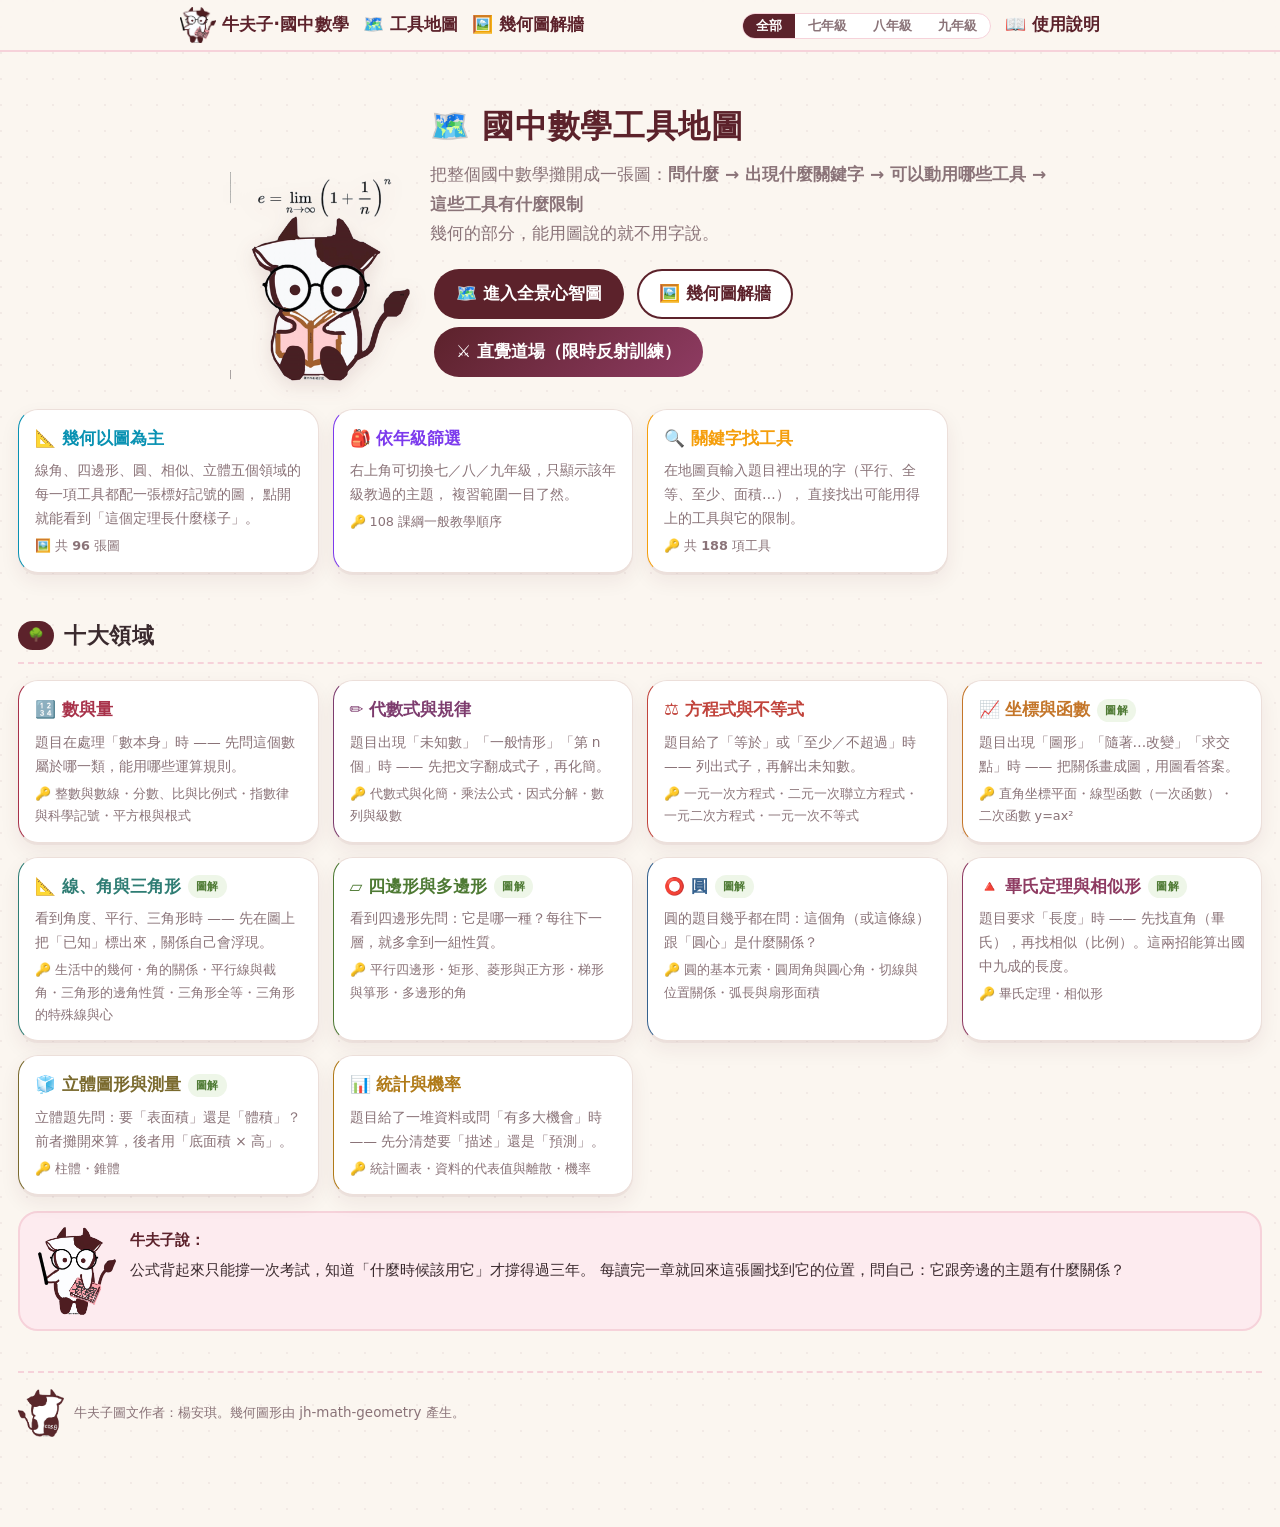
==== index.html @ 8be86d42 "Add files via upload" ====
<!DOCTYPE html>
<html lang="zh-Hant">
<head>
<meta charset="UTF-8">
<meta name="viewport" content="width=device-width, initial-scale=1">
<title>國中數學工具地圖｜知識體系心智圖</title>
<link rel="stylesheet" href="assets/style.css">
<link rel="stylesheet" href="assets/mapstyle.css">
<link rel="stylesheet" href="assets/figstyle.css">
<link rel="stylesheet" href="assets/theme-cow.css">
</head>
<body>
<div class="topbar"><div class="topbar-inner">
  <a class="cow-brand" href="index.html"><img class="cow-logo" src="assets/mascot/web/cow_stand.png" alt="牛夫子"><span class="brand-t">牛夫子‧國中數學</span></a>
  <a href="map.html">🗺️ 工具地圖</a>
  <a href="gallery.html">🖼️ 幾何圖解牆</a>
  <span class="spacer"></span>
  <span id="gradeSwitch"></span>
  <a href="guide.html">📖 使用說明</a>
</div></div>

<div class="wrap-wide">
  <div class="map-hero">
    <div class="hero-row">
      <img class="hero-cow" src="assets/mascot/web/cow_scholar.png" alt="讀書中的牛夫子">
      <div class="hero-text">
        <h1>🗺️ 國中數學工具地圖</h1>
        <p>把整個國中數學攤開成一張圖：<b>問什麼 → 出現什麼關鍵字 → 可以動用哪些工具 → 這些工具有什麼限制</b><br>
        幾何的部分，能用圖說的就不用字說。</p>
        <p style="margin-top:16px">
          <a href="map.html" style="display:inline-block;background:var(--cow-wine);color:#fff;text-decoration:none;
             padding:10px 22px;border-radius:999px;font-weight:700;margin:4px">🗺️ 進入全景心智圖</a>
          <a href="gallery.html" style="display:inline-block;background:#fff;color:var(--cow-wine);text-decoration:none;
             border:2px solid var(--cow-wine);padding:8px 20px;border-radius:999px;font-weight:700;margin:4px">🖼️ 幾何圖解牆</a>
          <a href="reflex.html" style="display:inline-block;background:linear-gradient(135deg,#5c222b,#8e3b62);color:#fff;
             text-decoration:none;padding:10px 22px;border-radius:999px;font-weight:700;margin:4px">⚔️ 直覺道場（限時反射訓練）</a>
        </p>
      </div>
    </div>
  </div>

  <div id="gradeBanner"></div>

  <div class="dom-grid" style="margin-top:22px">
    <div class="dom-card" style="border-left-color:#0891b2;cursor:default">
      <span class="dc-t" style="color:#0891b2">📐 幾何以圖為主</span>
      <span class="dc-a">線角、四邊形、圓、相似、立體五個領域的每一項工具都配一張標好記號的圖，
      點開就能看到「這個定理長什麼樣子」。</span>
      <span class="dc-k">🖼️ 共 <b id="figN">—</b> 張圖</span>
    </div>
    <div class="dom-card" style="border-left-color:#7c3aed;cursor:default">
      <span class="dc-t" style="color:#7c3aed">🎒 依年級篩選</span>
      <span class="dc-a">右上角可切換七／八／九年級，只顯示該年級教過的主題，
      複習範圍一目了然。</span>
      <span class="dc-k">🔑 108 課綱一般教學順序</span>
    </div>
    <div class="dom-card" style="border-left-color:#f59e0b;cursor:default">
      <span class="dc-t" style="color:#f59e0b">🔍 關鍵字找工具</span>
      <span class="dc-a">在地圖頁輸入題目裡出現的字（平行、全等、至少、面積…），
      直接找出可能用得上的工具與它的限制。</span>
      <span class="dc-k">🔑 共 <b id="toolN">—</b> 項工具</span>
    </div>
  </div>

  <h2 class="sec"><span class="tag tag-concept">🌳</span>十大領域</h2>
  <div id="domCards"></div>

  <div class="cow-say">
    <img src="assets/mascot/web/cow_teach.png" alt="拿著指揮棒的牛夫子">
    <div class="say-body">
      <span class="say-t">牛夫子說：</span>
      公式背起來只能撐一次考試，知道「什麼時候該用它」才撐得過三年。
      每讀完一章就回來這張圖找到它的位置，問自己：它跟旁邊的主題有什麼關係？
    </div>
  </div>

  <div class="cow-credit">
    <img src="assets/mascot/web/cow_cos.png" alt="牛夫子的背影">
    <span>牛夫子圖文作者：楊安琪。幾何圖形由 jh-math-geometry 產生。</span>
  </div>
</div>

<script src="data/figs.js"></script>
<script src="data/toolmap.js"></script>
<script src="data/jm-1-number.js"></script>
<script src="data/jm-2-algebra.js"></script>
<script src="data/jm-3-equation.js"></script>
<script src="data/jm-4-function.js"></script>
<script src="data/jm-5-angle.js"></script>
<script src="data/jm-6-quad.js"></script>
<script src="data/jm-7-circle.js"></script>
<script src="data/jm-8-similar.js"></script>
<script src="data/jm-9-solid.js"></script>
<script src="data/jm-10-stat.js"></script>
<script src="assets/jmap.js"></script>
<script>
document.addEventListener("DOMContentLoaded", function () {
  MathMap.mountGradeSwitch("gradeSwitch");
  MathMap.renderGradeBanner("gradeBanner");
  MathMap.renderDomainCards("domCards");
  document.getElementById("figN").textContent = MathMap.figCount();
  document.getElementById("toolN").textContent = MathMap.allTools().length;
});
</script>
</body>
</html>
---- assets/style.css ----
/* 高中數學教學系統 — 共用樣式 */
:root {
  --bg: #f7f8fb;
  --card: #ffffff;
  --ink: #1f2937;
  --ink-soft: #6b7280;
  --line: #e5e7eb;
  --blue: #2563eb;      /* 概念 */
  --blue-soft: #eff6ff;
  --amber: #d97706;     /* 關鍵字破題 */
  --amber-soft: #fffbeb;
  --green: #059669;     /* 例題 */
  --green-soft: #ecfdf5;
  --purple: #7c3aed;    /* 檢核 */
  --purple-soft: #f5f3ff;
  --red: #dc2626;
  --radius: 14px;
  --shadow: 0 1px 3px rgba(0,0,0,.06), 0 4px 14px rgba(0,0,0,.04);
}
* { box-sizing: border-box; }
html { scroll-behavior: smooth; }
body {
  margin: 0; background: var(--bg); color: var(--ink);
  font-family: "Segoe UI", "Microsoft JhengHei", "PingFang TC", system-ui, sans-serif;
  line-height: 1.75; font-size: 17px;
}
.wrap { max-width: 960px; margin: 0 auto; padding: 24px 20px 80px; }

/* ── 頁首導覽 ── */
.topbar {
  position: sticky; top: 0; z-index: 50;
  background: rgba(255,255,255,.92); backdrop-filter: blur(8px);
  border-bottom: 1px solid var(--line);
}
.topbar-inner {
  max-width: 960px; margin: 0 auto; padding: 10px 20px;
  display: flex; align-items: center; gap: 14px; flex-wrap: wrap;
}
.topbar a { color: var(--blue); text-decoration: none; font-weight: 600; }
.topbar a:hover { text-decoration: underline; }
.topbar .crumb { color: var(--ink-soft); font-weight: 400; }
.topbar .spacer { flex: 1; }

/* ── 標題 ── */
h1 { font-size: 1.9rem; margin: 18px 0 4px; }
h1 .ch-num { color: var(--ink-soft); font-size: 1.1rem; font-weight: 600; margin-right: 10px; }
.subtitle { color: var(--ink-soft); margin: 0 0 24px; }
h2.sec {
  display: flex; align-items: center; gap: 10px;
  font-size: 1.35rem; margin: 44px 0 16px; padding-bottom: 8px;
  border-bottom: 2px solid var(--line);
}
h2.sec .tag {
  font-size: .8rem; padding: 3px 10px; border-radius: 999px; color: #fff; font-weight: 700;
}
.tag-concept { background: var(--blue); }
.tag-keyword { background: var(--amber); }
.tag-example { background: var(--green); }
.tag-check   { background: var(--purple); }
h3 { font-size: 1.12rem; margin: 26px 0 10px; }

/* ── 卡片 ── */
.card {
  background: var(--card); border: 1px solid var(--line);
  border-radius: var(--radius); box-shadow: var(--shadow);
  padding: 20px 24px; margin: 16px 0;
}
.card.concept { border-left: 5px solid var(--blue); }
.card.keyword { border-left: 5px solid var(--amber); }
.card.example { border-left: 5px solid var(--green); }
.card.check   { border-left: 5px solid var(--purple); }

/* 重點框 */
.callout {
  border-radius: 10px; padding: 14px 18px; margin: 14px 0;
  border: 1px solid transparent;
}
.callout.idea   { background: var(--blue-soft); border-color: #bfdbfe; }
.callout.warn   { background: #fef2f2; border-color: #fecaca; }
.callout.tip    { background: var(--amber-soft); border-color: #fde68a; }
.callout.formula{ background: var(--green-soft); border-color: #a7f3d0; }
.callout .co-title { font-weight: 700; margin-bottom: 4px; }

/* ── 圖像區 ── */
.fig { text-align: center; margin: 18px auto; }
.fig svg { max-width: 100%; height: auto; }
.fig .caption { font-size: .88rem; color: var(--ink-soft); margin-top: 6px; }
.interactive-box {
  background: #fbfcfe; border: 1.5px dashed #c7d2fe; border-radius: 10px;
  padding: 16px; margin: 16px 0;
}
.interactive-box .ctrl { display: flex; align-items: center; gap: 10px; flex-wrap: wrap; margin: 8px 0; }
.interactive-box label { font-size: .92rem; color: var(--ink-soft); min-width: 90px; }
.interactive-box input[type=range] { flex: 1; min-width: 140px; accent-color: var(--blue); }
.interactive-box .val { font-family: Consolas, monospace; font-weight: 700; color: var(--blue); min-width: 56px; }

/* ── 關鍵字破題表 ── */
table.kw {
  width: 100%; border-collapse: collapse; margin: 12px 0; font-size: .95rem;
  background: var(--card);
}
table.kw th, table.kw td { border: 1px solid var(--line); padding: 9px 12px; text-align: left; vertical-align: top; }
table.kw th { background: var(--amber-soft); color: #92400e; }
table.kw td.kw-key { font-weight: 700; color: var(--amber); white-space: nowrap; }
@media (max-width: 640px){ table.kw td.kw-key { white-space: normal; } }
.kw-scroll { overflow-x: auto; }

/* ── 例題 ── */
.exm { margin: 26px 0; }
.exm .exm-head {
  display: flex; align-items: baseline; gap: 10px; flex-wrap: wrap;
  font-weight: 700; font-size: 1.05rem; color: var(--green);
}
.exm .exm-src { font-size: .82rem; color: var(--ink-soft); font-weight: 400; }
.exm .exm-body { margin: 8px 0 12px; }
.badge {
  display: inline-block; font-size: .78rem; padding: 2px 9px; border-radius: 999px;
  background: var(--green-soft); color: var(--green); border: 1px solid #a7f3d0; font-weight: 600;
}
.badge.beyond { background: #fdf4ff; color: #a21caf; border-color: #f0abfc; }

/* 解法分頁 */
.sol-tabs { display: flex; gap: 8px; flex-wrap: wrap; margin: 10px 0 0; }
.sol-tabs button {
  border: 1.5px solid var(--line); background: #fff; border-radius: 999px;
  padding: 6px 16px; cursor: pointer; font-size: .92rem; font-weight: 600; color: var(--ink-soft);
  font-family: inherit;
}
.sol-tabs button.active { border-color: var(--green); color: var(--green); background: var(--green-soft); }
.sol-panel { display: none; padding: 14px 16px; border: 1px solid var(--line); border-top: none;
  border-radius: 0 0 10px 10px; background: #fcfefd; }
.sol-panel.active { display: block; }
.sol-wrap { margin-top: 10px; border-radius: 10px; }

/* 顯示/隱藏解答 */
.reveal-btn {
  display: inline-block; background: var(--green); color: #fff; border: none;
  padding: 8px 20px; border-radius: 8px; cursor: pointer; font-size: .95rem; font-weight: 700;
  font-family: inherit;
}
.reveal-btn:hover { filter: brightness(1.08); }
.reveal-target { display: none; }
.reveal-target.shown { display: block; }
.think-first {
  font-size: .88rem; color: var(--ink-soft); margin: 6px 0;
}

/* ── 檢核測驗 ── */
.quiz-q { border-top: 1px solid var(--line); padding: 16px 0; }
.quiz-q:first-child { border-top: none; }
.quiz-q .q-text { font-weight: 600; margin-bottom: 10px; }
.quiz-q .q-no { color: var(--purple); font-weight: 800; margin-right: 6px; }
.quiz-opts { display: grid; gap: 8px; }
.quiz-opts label {
  display: flex; gap: 10px; align-items: baseline; padding: 8px 12px;
  border: 1.5px solid var(--line); border-radius: 8px; cursor: pointer; background: #fff;
}
.quiz-opts label:hover { border-color: #c4b5fd; }
.quiz-opts label.sel { border-color: var(--purple); background: var(--purple-soft); }
.quiz-opts label.correct { border-color: var(--green); background: var(--green-soft); }
.quiz-opts label.wrong { border-color: var(--red); background: #fef2f2; }
.quiz-num input {
  font-size: 1rem; padding: 8px 12px; border: 1.5px solid var(--line); border-radius: 8px;
  width: 180px; font-family: Consolas, monospace;
}
.quiz-fb { margin-top: 8px; font-size: .92rem; display: none; }
.quiz-fb.shown { display: block; }
.quiz-fb .fb-ok { color: var(--green); font-weight: 700; }
.quiz-fb .fb-no { color: var(--red); font-weight: 700; }
.quiz-fb .fb-sol { color: var(--ink-soft); }
.quiz-submit {
  background: var(--purple); color: #fff; border: none; border-radius: 10px;
  padding: 12px 28px; font-size: 1.02rem; font-weight: 700; cursor: pointer; margin-top: 14px;
  font-family: inherit;
}
.quiz-submit:hover { filter: brightness(1.08); }
.quiz-result {
  margin-top: 16px; padding: 14px 18px; border-radius: 10px; font-weight: 600; display: none;
}
.quiz-result.pass { display: block; background: var(--green-soft); border: 1px solid #a7f3d0; color: #065f46; }
.quiz-result.fail { display: block; background: #fff7ed; border: 1px solid #fed7aa; color: #9a3412; }

/* ── 首頁 ── */
.hero { text-align: center; padding: 34px 0 10px; }
.hero h1 { font-size: 2.2rem; margin-bottom: 6px; }
.hero p { color: var(--ink-soft); }
.sem-tabs { display: flex; gap: 8px; flex-wrap: wrap; justify-content: center; margin: 22px 0; }
.sem-tabs button {
  border: 1.5px solid var(--line); background: #fff; border-radius: 999px;
  padding: 8px 20px; cursor: pointer; font-weight: 700; font-size: .98rem; color: var(--ink-soft);
  font-family: inherit;
}
.sem-tabs button.active { border-color: var(--blue); color: var(--blue); background: var(--blue-soft); }
.ch-grid { display: grid; grid-template-columns: repeat(auto-fill, minmax(270px, 1fr)); gap: 14px; }
.ch-card {
  background: var(--card); border: 1px solid var(--line); border-radius: var(--radius);
  padding: 16px 18px; box-shadow: var(--shadow); text-decoration: none; color: var(--ink);
  display: flex; flex-direction: column; gap: 6px; transition: transform .12s, box-shadow .12s;
  position: relative;
}
.ch-card:hover { transform: translateY(-2px); box-shadow: 0 4px 18px rgba(0,0,0,.09); }
.ch-card .ch-title { font-weight: 700; font-size: 1.04rem; }
.ch-card .ch-num2 { color: var(--blue); font-weight: 800; font-size: .85rem; }
.ch-card .ch-desc { font-size: .87rem; color: var(--ink-soft); }
.ch-card .ch-status { font-size: .82rem; margin-top: auto; padding-top: 6px; }
.st-mastered { color: var(--green); font-weight: 700; }
.st-partial  { color: var(--amber); font-weight: 700; }
.st-none     { color: var(--ink-soft); }
.sem-progress { margin: 10px 0 18px; font-size: .92rem; color: var(--ink-soft); text-align: center; }
.pbar { height: 8px; background: var(--line); border-radius: 999px; overflow: hidden; max-width: 420px; margin: 6px auto; }
.pbar > div { height: 100%; background: linear-gradient(90deg, var(--blue), var(--green)); border-radius: 999px; }

/* 章節內目錄 */
.toc { display: flex; gap: 8px; flex-wrap: wrap; margin: 14px 0 6px; }
.toc a {
  font-size: .85rem; text-decoration: none; padding: 4px 12px; border-radius: 999px;
  border: 1px solid var(--line); color: var(--ink-soft); background: #fff;
}
.toc a:hover { color: var(--blue); border-color: var(--blue); }

/* 章末導航 */
.ch-nav { display: flex; justify-content: space-between; gap: 12px; margin-top: 40px; flex-wrap: wrap; }
.ch-nav a {
  text-decoration: none; color: var(--blue); font-weight: 700;
  padding: 10px 18px; border: 1.5px solid var(--line); border-radius: 10px; background: #fff;
}
.ch-nav a:hover { border-color: var(--blue); }

/* 長數學式在窄螢幕要自己橫捲，不能撐破頁面 */
.katex-display { overflow-x: auto; overflow-y: hidden; padding: 3px 0; }
.katex-display > .katex { text-align: initial; }

@media print {
  .topbar, .quiz-submit, .reveal-btn, .sol-tabs { display: none; }
  .katex-display { overflow: visible; }
  .reveal-target, .sol-panel { display: block !important; }
  body { background: #fff; }
  .card { box-shadow: none; }
}
---- assets/mapstyle.css ----
/* 高中數學｜工具地圖（心智圖）專用樣式 */

/* 長數學式在窄螢幕要自己橫捲（style.css 也有，這裡重複一次以防舊快取） */
.katex-display { overflow-x: auto; overflow-y: hidden; padding: 3px 0; }
.katex-display > .katex { text-align: initial; }


.map-hero { text-align: center; padding: 26px 0 6px; }
.map-hero h1 { font-size: 2rem; margin: 0 0 6px; }
.map-hero p { color: var(--ink-soft); margin: 0; }

.wrap-wide { max-width: 1280px; margin: 0 auto; padding: 20px 18px 90px; }

/* ── 心智圖畫布 ── */
.mm-shell {
  background: var(--card); border: 1px solid var(--line); border-radius: var(--radius);
  box-shadow: var(--shadow); margin: 18px 0; overflow: hidden;
}
.mm-bar {
  display: flex; align-items: center; gap: 10px; flex-wrap: wrap;
  padding: 10px 14px; border-bottom: 1px solid var(--line); background: #fbfcfe;
  font-size: .9rem; color: var(--ink-soft);
}
.mm-bar .sp { flex: 1; }
.mm-bar button {
  border: 1.5px solid var(--line); background: #fff; border-radius: 8px;
  padding: 4px 12px; cursor: pointer; font-family: inherit; font-weight: 600;
  color: var(--ink-soft); font-size: .88rem;
}
.mm-bar button:hover { border-color: var(--blue); color: var(--blue); }
.mm-scroll { overflow: auto; max-height: 78vh; background:
  radial-gradient(circle at 1px 1px, #e8ecf4 1px, transparent 0) 0 0/22px 22px; }
.mm-scroll svg { display: block; }

.mm-node { cursor: pointer; }
.mm-node rect { transition: filter .12s; }
.mm-node:hover rect { filter: brightness(.97); }
.mm-node text { font-family: "Segoe UI","Microsoft JhengHei","PingFang TC",system-ui,sans-serif; }
.mm-node.leaf text { fill: #374151; }
.mm-link { fill: none; }

/* ── 明細抽屜 ── */
.mm-drawer {
  position: fixed; top: 0; right: 0; height: 100%; width: min(430px, 92vw);
  background: #fff; border-left: 1px solid var(--line); box-shadow: -6px 0 24px rgba(0,0,0,.10);
  transform: translateX(105%); transition: transform .22s ease; z-index: 200;
  display: flex; flex-direction: column;
}
.mm-drawer.open { transform: translateX(0); }
.mm-drawer .dw-head {
  padding: 14px 18px; border-bottom: 1px solid var(--line);
  display: flex; align-items: flex-start; gap: 10px;
}
.mm-drawer .dw-head h3 { margin: 0; font-size: 1.12rem; flex: 1; }
.mm-drawer .dw-head .dw-x {
  border: none; background: #f3f4f6; border-radius: 8px; cursor: pointer;
  width: 30px; height: 30px; font-size: 1rem; color: var(--ink-soft); font-family: inherit;
}
.mm-drawer .dw-body { padding: 16px 18px 40px; overflow-y: auto; }
.dw-sec { margin-bottom: 14px; }
.dw-sec .dw-lab {
  font-size: .78rem; font-weight: 800; letter-spacing: .04em;
  padding: 2px 9px; border-radius: 999px; display: inline-block; margin-bottom: 6px;
}
.lab-f { background: var(--green-soft); color: var(--green); }
.lab-w { background: var(--amber-soft); color: #92400e; }
.lab-l { background: #fef2f2; color: var(--red); }
.lab-t { background: var(--purple-soft); color: var(--purple); }
.lab-x { background: var(--blue-soft); color: var(--blue); }
.dw-sec .dw-txt { font-size: .95rem; }
.dw-formula {
  background: var(--green-soft); border: 1px solid #a7f3d0; border-radius: 10px;
  padding: 10px 14px; overflow-x: auto;
}
.dw-ref a { color: var(--blue); font-weight: 700; text-decoration: none; font-size: .92rem; }
.dw-ref a:hover { text-decoration: underline; }

/* ── 領域卡（總圖下方圖例） ── */
.dom-grid { display: grid; grid-template-columns: repeat(auto-fill, minmax(280px,1fr)); gap: 14px; margin-top: 14px; }
.dom-card {
  background: var(--card); border: 1px solid var(--line); border-left-width: 6px;
  border-radius: var(--radius); padding: 14px 16px; box-shadow: var(--shadow);
  text-decoration: none; color: var(--ink); display: flex; flex-direction: column; gap: 5px;
  transition: transform .12s;
}
.dom-card:hover { transform: translateY(-2px); }
.dom-card .dc-t { font-weight: 800; font-size: 1.05rem; }
.dom-card .dc-a { font-size: .86rem; color: var(--ink-soft); }
.dom-card .dc-k { font-size: .8rem; color: var(--ink-soft); }

/* ── 搜尋 ── */
.kw-search { margin: 18px 0 6px; }
.kw-search input {
  width: 100%; font-size: 1.02rem; padding: 12px 16px; border-radius: 12px;
  border: 1.5px solid var(--line); font-family: inherit; background: #fff;
}
.kw-search input:focus { outline: none; border-color: var(--blue); }
.kw-hint { font-size: .84rem; color: var(--ink-soft); margin: 6px 2px; }
.hit-list { display: grid; gap: 10px; margin-top: 10px; }
.hit {
  background: #fff; border: 1px solid var(--line); border-radius: 10px; padding: 10px 14px;
  cursor: pointer; border-left: 4px solid var(--blue);
}
.hit:hover { background: #fafbff; }
.hit .h-t { font-weight: 700; }
.hit .h-p { font-size: .8rem; color: var(--ink-soft); }
.hit .h-w { font-size: .88rem; color: #92400e; }

/* ── 工具總表 ── */
table.tools { width: 100%; border-collapse: collapse; font-size: .92rem; background: #fff; }
table.tools th, table.tools td { border: 1px solid var(--line); padding: 8px 11px; text-align: left; vertical-align: top; }
table.tools th { background: var(--blue-soft); color: #1e40af; position: sticky; top: 0; }
table.tools td.t-n { font-weight: 700; white-space: nowrap; }
table.tools td.t-l { color: #b91c1c; }
.tbl-scroll { overflow-x: auto; border: 1px solid var(--line); border-radius: var(--radius); }
.topic-h { margin: 30px 0 8px; font-size: 1.15rem; display: flex; align-items: center; gap: 10px; }
.topic-h .th-kw { font-size: .8rem; font-weight: 500; color: var(--ink-soft); }

/* ── 破題流程 ── */
.flow-grid { display: grid; grid-template-columns: repeat(auto-fill, minmax(300px,1fr)); gap: 12px; }
.flow-card { background: #fff; border: 1px solid var(--line); border-radius: 12px; padding: 14px 16px; box-shadow: var(--shadow); }
.flow-card h4 { margin: 0 0 8px; font-size: 1rem; color: var(--blue); }
.flow-card ul { margin: 0; padding-left: 20px; font-size: .92rem; }
.flow-card li { margin: 4px 0; }
.flow-card b { color: var(--amber); }

.legend { display: flex; gap: 12px; flex-wrap: wrap; font-size: .84rem; color: var(--ink-soft); margin: 8px 0; }
.legend span { display: inline-flex; align-items: center; gap: 5px; }
.legend i { width: 14px; height: 14px; border-radius: 4px; display: inline-block; }

/* ── 跨章決策流程圖 ── */
.cx-tabs { display: flex; gap: 8px; flex-wrap: wrap; margin: 18px 0 10px; }
.cx-tabs button {
  border: 1.5px solid var(--line); background: #fff; border-radius: 999px;
  padding: 7px 16px; cursor: pointer; font-weight: 700; font-size: .93rem;
  color: var(--ink-soft); font-family: inherit;
}
.cx-tabs button:hover { border-color: #cbd5e1; }
.cx-tabs button.active { color: #fff; }
.cx-lead {
  background: #fff; border: 1px solid var(--line); border-left-width: 6px;
  border-radius: var(--radius); padding: 14px 18px; box-shadow: var(--shadow); margin: 6px 0 12px;
}
.cx-lead h2 { margin: 0 0 6px; font-size: 1.3rem; }
.cx-lead p { margin: 0; color: var(--ink-soft); }
.cx-kw { display: flex; gap: 7px; flex-wrap: wrap; margin: 10px 0 0; }
.cx-kw span {
  font-size: .84rem; padding: 3px 11px; border-radius: 999px;
  background: var(--amber-soft); color: #92400e; border: 1px solid #fde68a; font-weight: 600;
}
.fl-node text { font-family: "Segoe UI","Microsoft JhengHei","PingFang TC",system-ui,sans-serif; }
.cx-notes { display: grid; gap: 12px; margin-top: 16px; }
.cx-note {
  background: #fff; border: 1px solid var(--line); border-radius: 12px;
  padding: 14px 18px; box-shadow: var(--shadow);
}
.cx-note h4 { margin: 0 0 6px; font-size: 1rem; }
.cx-note div { font-size: .95rem; }

/* ── 版本切換（完整版 / 學測版） ── */
.ed-sw { display: inline-flex; border: 1.5px solid var(--line); border-radius: 999px; overflow: hidden; background: #fff; }
.ed-sw button {
  border: none; background: transparent; padding: 3px 13px; cursor: pointer;
  font-family: inherit; font-weight: 700; font-size: .84rem; color: var(--ink-soft);
}
.ed-sw button.on { background: var(--purple); color: #fff; }
.ed-banner {
  background: var(--purple-soft); border: 1px solid #ddd6fe; border-left: 6px solid var(--purple);
  border-radius: var(--radius); padding: 14px 18px; margin: 16px 0;
}
.ed-banner .ed-title { font-weight: 700; margin-bottom: 6px; }
.ed-banner summary { cursor: pointer; font-size: .92rem; color: var(--purple); font-weight: 700; }
.ed-banner ul { margin: 10px 0; padding-left: 20px; font-size: .9rem; }
.ed-banner li { margin: 7px 0; }
.ed-banner li span { color: var(--ink-soft); font-size: .86rem; }
.ed-unc { font-size: .86rem; color: var(--ink-soft); margin: 8px 0 0; }
.ed-note {
  font-size: .86rem; color: var(--ink-soft); background: var(--purple-soft);
  border: 1px solid #ddd6fe; border-radius: 10px; padding: 8px 14px; margin: 10px 0;
}

/* ── 清單模式（窄螢幕自動切換，也可手動切） ── */
.mm-scroll.list { max-height: none; overflow: visible; background: none; }
.lv { display: grid; gap: 10px; padding: 14px; }
.lv-item { background: #fff; border: 1px solid var(--line); border-left: 5px solid; border-radius: 12px; }
.lv-item > summary {
  cursor: pointer; padding: 12px 16px; font-weight: 800; font-size: 1.02rem;
  display: flex; justify-content: space-between; gap: 10px; align-items: center; list-style: none;
}
.lv-item > summary::-webkit-details-marker { display: none; }
.lv-item > summary::after { content: "▾"; color: var(--ink-soft); font-size: .9rem; }
.lv-item[open] > summary::after { content: "▴"; }
.lv-n { font-size: .78rem; color: var(--ink-soft); font-weight: 600; white-space: nowrap; }
.lv-body { padding: 0 16px 14px; }
.lv-ask { font-size: .9rem; color: var(--ink-soft); margin: 0 0 10px; }
.lv-chip {
  display: inline-block; margin: 0 6px 6px 0; padding: 5px 12px; border: 1px solid var(--line);
  border-radius: 999px; text-decoration: none; color: var(--ink); font-size: .9rem; background: #fafbfd;
}
.lv-chip:hover { border-color: #94a3b8; }
.lv-go { display: inline-block; margin-top: 8px; font-weight: 700; text-decoration: none; font-size: .92rem; }
.lv-tool {
  display: block; width: 100%; text-align: left; background: #fff; border: 1px solid var(--line);
  border-left: 4px solid #cbd5e1; border-radius: 8px; padding: 9px 12px; margin: 0 0 8px;
  cursor: pointer; font-family: inherit; font-size: .95rem; color: var(--ink);
}
.lv-tool:hover { background: #f8fafc; }
.lv-tool b { display: block; }
.lv-tool span { display: block; font-size: .84rem; color: #92400e; margin-top: 2px; }

.fl-list { padding: 14px; }
.fl-q { border: 1.5px solid var(--line); border-radius: 10px; padding: 10px 14px; font-weight: 800; margin: 0 0 10px; }
.fl-q.sub { background: #f1f5f9; color: #334155; }
.fl-br { border-left: 3px solid var(--line); margin: 0 0 8px 6px; padding-left: 12px; }
.fl-br > summary { cursor: pointer; font-weight: 700; padding: 7px 0; font-size: .95rem; }
.fl-in { padding: 4px 0 8px; }
.fl-leaf { background: #fff; border: 1px solid var(--line); border-radius: 9px; padding: 9px 13px; margin: 0 0 8px; }
.fl-leaf.warn { background: #fef2f2; border-color: #fecaca; }
.fl-leaf b { display: block; font-size: .98rem; }
.fl-on {
  display: inline-block; color: #fff; font-size: .75rem; font-weight: 700;
  padding: 2px 9px; border-radius: 999px; margin-bottom: 5px;
}
.fl-leaf.warn .fl-on { background: #dc2626 !important; }
.fl-note { display: block; font-size: .85rem; color: var(--ink-soft); margin-top: 3px; }

/* ── 手機：工具總表改成卡片 ── */
@media (max-width: 720px) {
  .map-hero h1 { font-size: 1.55rem; }
  .tbl-scroll { border: none; border-radius: 0; }
  table.tools thead { display: none; }
  table.tools, table.tools tbody, table.tools tr, table.tools td { display: block; width: 100%; }
  table.tools tr {
    border: 1px solid var(--line); border-radius: 10px; margin-bottom: 10px;
    padding: 6px 2px; background: #fff;
  }
  table.tools td { border: none; padding: 5px 12px; }
  table.tools td::before {
    content: attr(data-l); display: block; font-size: .72rem; font-weight: 800;
    color: var(--ink-soft); letter-spacing: .04em;
  }
  table.tools td.t-n { font-size: 1.02rem; white-space: normal; }
  .mm-drawer { width: 100vw; }
}

@media print {
  .topbar, .mm-bar, .kw-search, .mm-drawer, .cx-tabs { display: none; }
  .mm-scroll { max-height: none; overflow: visible; background: none; }
}
---- assets/figstyle.css ----
/* 國中版追加樣式：幾何圖卡、縮圖、年級標籤
 * （style.css 與 mapstyle.css 沿用高中版，這裡只加國中版多出來的東西） */

/* ── 定義欄 ──
 * 幾何圖形一律「先定義、再性質」：定義排在圖的下面、性質的上面。 */
.dw-def {
  background: #fff; border: 1.5px dashed var(--line); border-radius: 12px;
  padding: 9px 14px; font-size: .96rem; font-weight: 600;
}
.fig-card .fc-d { font-size: .82rem; color: #475569; }
table.tools td .t-def {
  display: block; font-size: .86rem; font-weight: 600; color: #475569;
  margin-bottom: 4px;
}

/* ── 公式框 ──
 * 公式是每張工具卡最主要的東西，要一眼看完，所以過長的公式一律在資料裡用
 * \begin{gathered}…\\…\end{gathered} 拆成多行往下長，而不是靠左右捲動。
 * 新增或修改公式後，用 python _figs/wrap_formulas.py --check 確認沒有過寬的行。 */
/* 條列的性質用 \begin{aligned} 各行靠左，整塊也靠左，才有一致的左緣 */
.dw-formula .katex-display { margin: .25em 0; text-align: left; }
.dw-formula .katex-display > .katex { text-align: left; }
.dw-formula .katex-display + .katex-display { margin-top: .1em; }
table.tools td .katex-display { margin: .2em 0; text-align: left; }
table.tools td .katex-display > .katex { text-align: left; }

/* ── 圖的通用容器 ── */
.fig { display: flex; justify-content: center; align-items: center; }
.fig svg, .fig-card svg, .lv-thumb svg, .hit-thumb svg, table.tools td.t-fig svg {
  max-width: 100%; height: auto; display: block;
}
.fig.fig-lg {
  background: #fff; border: 1px solid var(--line); border-radius: 12px;
  padding: 8px; margin-bottom: 4px;
}
.fig.fig-lg svg { width: 100%; max-width: 380px; }

/* ── 圖卡格線（分支頁的幾何領域、圖解牆） ── */
.fig-grid {
  display: grid; grid-template-columns: repeat(auto-fill, minmax(250px, 1fr));
  gap: 14px; margin: 12px 0 26px;
}
.fig-grid.tight { grid-template-columns: repeat(auto-fill, minmax(215px, 1fr)); gap: 12px; }

.fig-card {
  display: flex; flex-direction: column; gap: 6px; text-align: left;
  background: var(--card); border: 1px solid var(--line); border-radius: 14px;
  padding: 10px 12px 12px; box-shadow: var(--shadow); cursor: pointer;
  font-family: inherit; color: var(--ink); transition: transform .12s, border-color .12s;
}
.fig-card:hover { transform: translateY(-2px); border-color: #94a3b8; }
.fig-card .fc-fig {
  display: flex; align-items: center; justify-content: center;
  background: #fff; border: 1px solid #eef2f7; border-radius: 10px; padding: 4px;
  min-height: 128px;
}
.fig-card .fc-fig svg { max-height: 230px; }

/* 寬型的圖（多格並排說明）橫跨兩欄，才不會縮到看不清楚 */
.fig-card.wide { grid-column: span 2; }
.fig-card.wide .fc-fig { min-height: 170px; }
.fig-card.wide .fc-fig svg { max-height: 300px; }
.fig-card .fc-nofig { color: #cbd5e1; font-size: .85rem; }
.fig-card .fc-n { font-weight: 800; font-size: .98rem; }
.fig-card .fc-w { font-size: .84rem; color: #92400e; }
.fig-card .fc-l { font-size: .82rem; color: #b91c1c; }

/* ── 清單模式／搜尋結果的小縮圖 ── */
.lv-tool { display: flex; flex-direction: column; }
.lv-tool .lv-thumb {
  display: block; width: 108px; float: right; margin: 0 0 4px 10px;
}
.hit { display: flex; gap: 12px; align-items: flex-start; }
.hit .hit-thumb { flex: 0 0 96px; }
.hit .hit-main { display: flex; flex-direction: column; gap: 2px; min-width: 0; }

/* ── 工具總表的「圖」欄 ── */
table.tools td.t-fig { width: 150px; }
table.tools td.t-fig svg { width: 100%; }

/* ── 年級／幾何標籤 ── */
.g-chip, .geo-chip {
  display: inline-block; font-size: .7rem; font-weight: 800; letter-spacing: .03em;
  padding: 2px 8px; border-radius: 999px; margin-left: 7px; vertical-align: middle;
}
.g-chip { background: var(--purple-soft); color: var(--purple); }
.geo-chip { background: var(--green-soft); color: var(--green); }

/* ── 圖解牆的錨點導覽 ── */
.gal-nav { display: flex; flex-wrap: wrap; gap: 8px; margin: 14px 0 4px; }
.gal-nav a {
  text-decoration: none; font-weight: 700; font-size: .9rem; padding: 6px 14px;
  border: 1.5px solid var(--line); border-radius: 999px; background: #fff; color: var(--ink);
}
.gal-nav a:hover { border-color: #94a3b8; }

@media (max-width: 720px) {
  /* 手機的抽屜滿版但內距吃掉不少寬度，公式又不能橫向捲，所以把內距收窄 */
  .mm-drawer .dw-body { padding: 14px 12px 40px; }
  .dw-formula { padding: 10px 10px; }
  .fig-grid, .fig-grid.tight { grid-template-columns: repeat(auto-fill, minmax(160px, 1fr)); }
  .fig-card .fc-fig { min-height: 96px; }
  .fig-card.wide { grid-column: 1 / -1; }   /* 手機一欄，寬圖直接佔滿 */
  table.tools td.t-fig { width: auto; }
  table.tools td.t-fig svg { max-width: 240px; }
  .hit .hit-thumb { flex: 0 0 72px; }
}

@media print {
  .fig-card { break-inside: avoid; box-shadow: none; }
  .gal-nav { display: none; }
}
---- assets/theme-cow.css ----
/* 牛夫子主題（最後載入，覆寫 style.css / mapstyle.css / figstyle.css）
 *
 * 色票取自楊安琪筆下的牛夫子：斑塊的深酒紅、數學課本的粉紅、圓框眼鏡的黑、紙張的米白。
 * 只改「外觀」不改結構，所以把它拿掉整份地圖仍然能用。 */

:root {
  /* ── 牛夫子原色 ── */
  --cow-wine: #5c222b;        /* 身上的斑塊、輪廓 */
  --cow-wine-d: #3f161d;      /* 更深，用在根節點與深色底 */
  --cow-wine-l: #8a4450;
  --cow-pink: #f7a8b8;        /* 數學課本 */
  --cow-pink-soft: #fdebef;
  --cow-pink-line: #f6d2da;
  --cow-ink: #1a1a1a;         /* 眼鏡 */
  --cow-cream: #fbf6f0;       /* 紙張 */
  --cow-tan: #c98a47;         /* 書本封面 */

  /* ── 覆寫共用色票 ── */
  --bg: #fbf6f0;
  --card: #ffffff;
  --ink: #3a2a2e;
  --ink-soft: #8a7378;
  --line: #ecdfda;
  --blue: #7a2e3c;            /* 原「概念藍」→ 酒紅 */
  --blue-soft: #fceff1;
  --amber: #c97b2c;
  --amber-soft: #fff6ea;
  --green: #4e7a34;
  --green-soft: #f1f7ea;
  --purple: #8e3b62;
  --purple-soft: #fbeff5;
  --red: #b03a55;
  --radius: 20px;
  --shadow: 0 2px 0 rgba(92, 34, 43, .05), 0 8px 20px rgba(92, 34, 43, .07);
}

/* 米白紙感：極淡的圓點，像方格筆記本翻面 */
body {
  background-color: var(--cow-cream);
  background-image: radial-gradient(circle at 1px 1px, rgba(92, 34, 43, .055) 1px, transparent 0);
  background-size: 26px 26px;
}

/* ── 頁首：牛夫子當 logo ── */
.topbar {
  background: rgba(251, 246, 240, .93);
  border-bottom: 2px solid var(--cow-pink-line);
}
.topbar a { color: var(--cow-wine); }
.topbar .crumb { color: var(--ink-soft); }
.cow-logo {
  height: 36px; width: auto; margin: -6px 4px -6px 0; vertical-align: middle;
  flex: 0 0 auto;
}
.cow-brand {
  display: inline-flex; align-items: center; gap: 2px;
  font-weight: 800; color: var(--cow-wine); text-decoration: none; letter-spacing: .02em;
}
.cow-brand:hover { text-decoration: none; }

/* ── 標題 ── */
h1, h2.sec, h3 { letter-spacing: .02em; }
h2.sec { border-bottom: 2px dashed var(--cow-pink-line); }
h2.sec .tag { border-radius: 999px; }
.tag-concept { background: var(--cow-wine); }
.map-hero h1 { color: var(--cow-wine); }

/* ── 卡片：加粗描邊 + 圓角，像貼紙 ── */
.card, .flow-card, .dom-card, .fig-card, .mm-shell, .lv-item, .cx-note, .hit,
.tbl-scroll, .ed-banner {
  border-width: 1.5px; border-radius: var(--radius);
}
.card.concept { border-left: 6px solid var(--cow-wine); }
.flow-card h4 { color: var(--cow-wine); }
.flow-card b { color: var(--amber); }

/* ── 首頁 hero：牛夫子站旁邊 ── */
.map-hero, .hero { position: relative; }
.hero-cow {
  display: block; margin: 6px auto -2px; width: min(220px, 46vw); height: auto;
  filter: drop-shadow(0 6px 10px rgba(92, 34, 43, .12));
}
.hero-row {
  display: flex; align-items: flex-end; justify-content: center; gap: 20px; flex-wrap: wrap;
  text-align: left;
}
.hero-row .hero-cow { margin: 0; width: min(180px, 38vw); }
.hero-row .hero-text { max-width: 620px; }

/* ── 牛夫子說（提示框） ── */
.cow-say {
  display: flex; align-items: flex-start; gap: 14px;
  background: var(--cow-pink-soft); border: 2px solid var(--cow-pink-line);
  border-radius: var(--radius); padding: 14px 18px; margin: 16px 0;
}
.cow-say > img { flex: 0 0 78px; width: 78px; height: auto; }
.cow-say .say-body { flex: 1; min-width: 0; font-size: .96rem; }
.cow-say .say-t {
  font-weight: 800; color: var(--cow-wine); margin-bottom: 3px; display: block;
}

/* ── 空狀態：疑問牛 ── */
.cow-empty {
  display: flex; flex-direction: column; align-items: center; gap: 6px;
  padding: 26px 10px; color: var(--ink-soft); text-align: center;
}
.cow-empty img { width: 132px; height: auto; opacity: .95; }

/* 抽屜「常見錯誤」旁的牛夫子 */
.dw-sec .cow-mini {
  width: 40px; height: auto; float: right; margin: -6px 0 4px 8px;
}

/* ── 按鈕／膠囊 ── */
.mm-bar button, .cx-tabs button, .gal-nav a, .lv-chip {
  border-radius: 999px; border-width: 1.5px;
}
.mm-bar button:hover, .gal-nav a:hover { border-color: var(--cow-wine); color: var(--cow-wine); }
.ed-sw { border: 1.5px solid var(--cow-pink-line); background: #fff; }
.ed-sw button.on { background: var(--cow-wine); color: #fff; }

/* ── 心智圖畫布：換成米白格點 ── */
.mm-scroll {
  background: radial-gradient(circle at 1px 1px, #ecdcd6 1px, transparent 0) 0 0/22px 22px;
}
.mm-bar { background: #fdf8f4; }

/* ── 圖卡：底色改成米白，讓透明底的幾何圖融進去 ── */
.fig-card { background: #fffdfb; }
.fig-card .fc-fig { background: #fff; border: 1.5px solid #f4e9e6; border-radius: 14px; }
.fig-card:hover { border-color: var(--cow-pink); }
.fig-card .fc-w { color: #a85b1e; }
.fig-card .fc-l { color: var(--red); }
.fig.fig-lg { border: 1.5px solid #f4e9e6; border-radius: 16px; background: #fff; }

/* ── 表格 ── */
table.tools th { background: var(--cow-pink-soft); color: var(--cow-wine); }
table.tools td.t-l { color: var(--red); }

/* ── 年級／幾何標籤 ── */
.g-chip { background: var(--cow-pink-soft); color: var(--cow-wine); }
.geo-chip { background: #eef6e8; color: var(--green); }

/* ── 抽屜 ── */
.mm-drawer { border-left: 2px solid var(--cow-pink-line); }
.mm-drawer .dw-head { border-bottom: 2px dashed var(--cow-pink-line); }
.mm-drawer .dw-head h3 { color: var(--cow-wine); }
.dw-formula { background: var(--cow-pink-soft); border: 1.5px solid var(--cow-pink-line); }
.lab-f { background: var(--cow-pink-soft); color: var(--cow-wine); }
.lab-d { background: #eef6e8; color: var(--green); }
.dw-def { border-color: #cfe3c2; color: #33531f; }

/* ── 頁尾署名 ── */
.cow-credit {
  margin: 40px 0 0; padding-top: 16px; border-top: 2px dashed var(--cow-pink-line);
  font-size: .84rem; color: var(--ink-soft); display: flex; align-items: center; gap: 10px;
}
.cow-credit img { width: 46px; height: auto; }

@media (max-width: 720px) {
  .hero-row { justify-content: center; text-align: center; }
  .cow-say > img { flex: 0 0 58px; width: 58px; }
}

/* 手機：頁首只留牛頭與圖示，否則置頂列會吃掉四分之一個螢幕 */
@media (max-width: 620px) {
  .topbar-inner { gap: 10px; padding: 7px 14px; font-size: .93rem; }
  .cow-brand .brand-t, .topbar .crumb { display: none; }
  .cow-logo { height: 30px; margin: -4px 0; }
  .ed-sw button { padding: 3px 9px; font-size: .78rem; }
}

@media print {
  body { background: #fff; }
  .hero-cow, .cow-say > img, .cow-empty img, .dw-sec .cow-mini, .cow-credit img { display: none; }
}
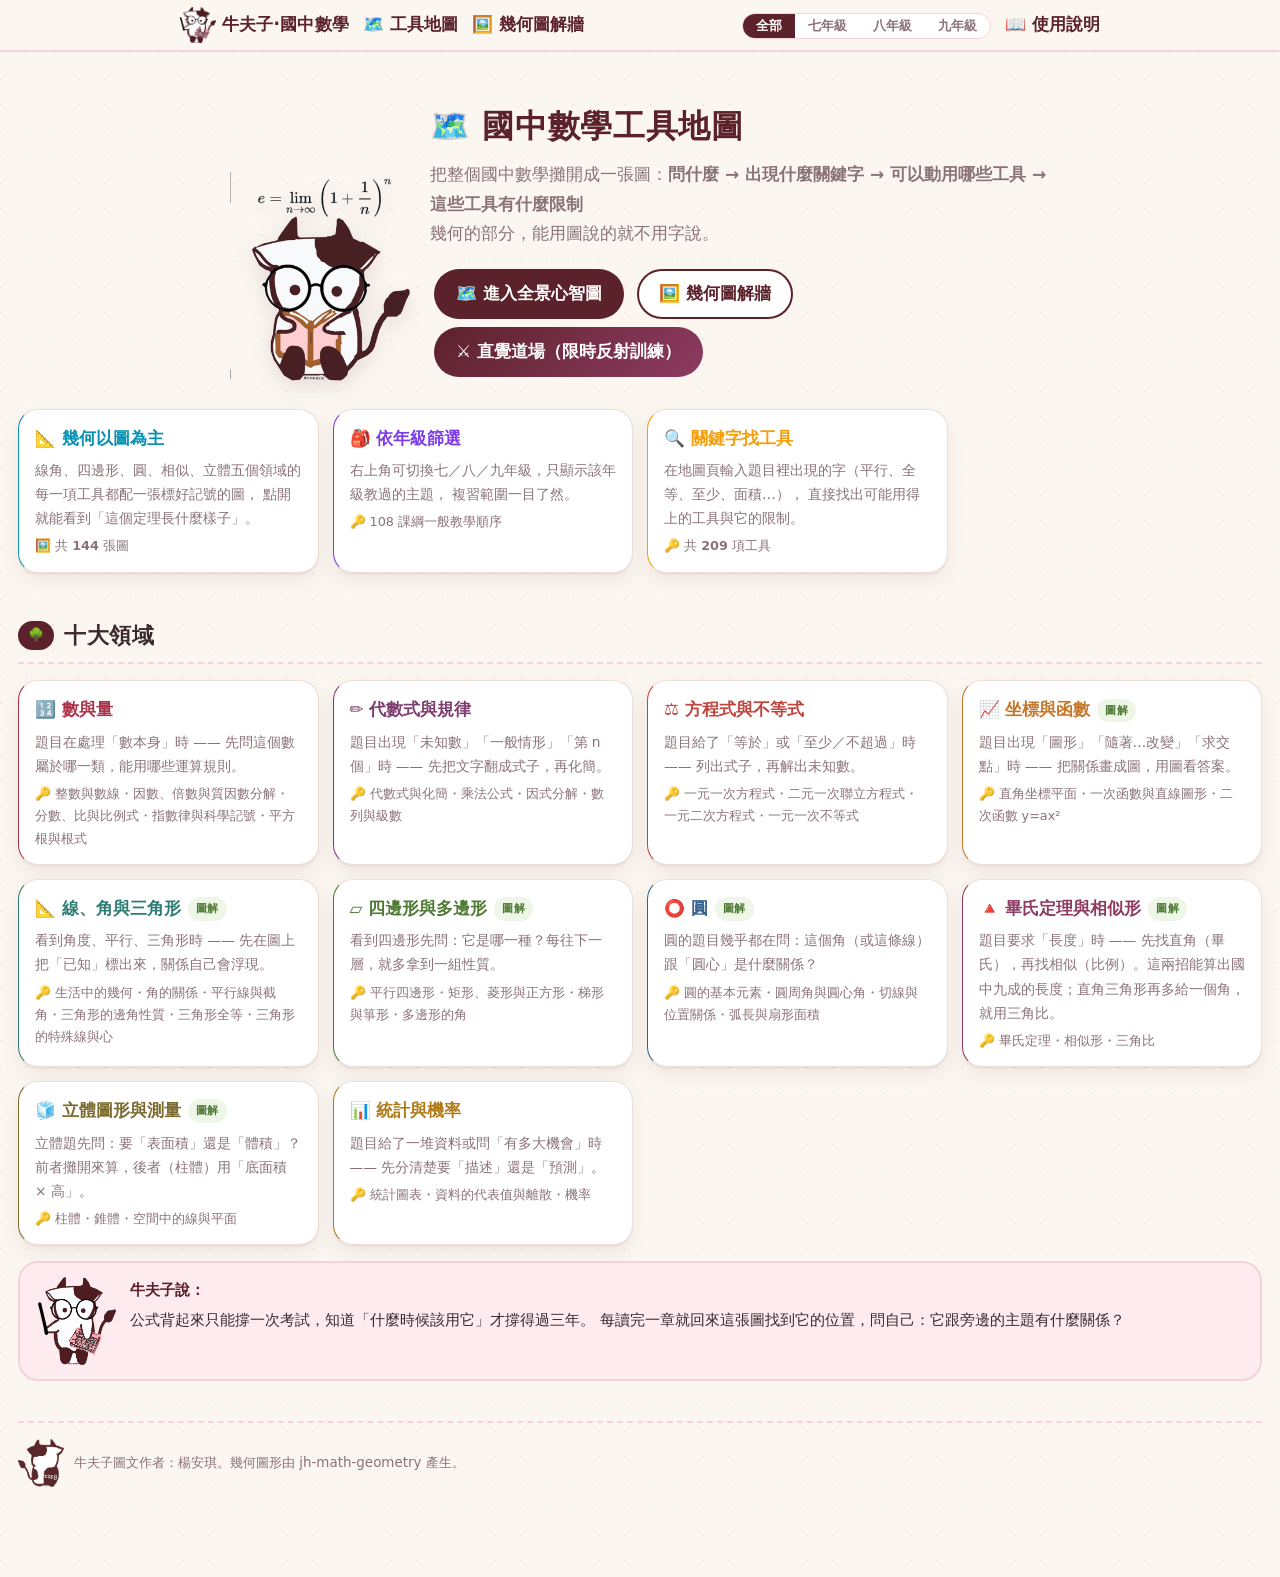
==== commit 786e3a5d: "從錯題本連過來時顯示「← 回錯題本」按鈕（assets/wb-back.js） Co-Authored-By: Claude Opus 5.5 <noreply@anthropic.com>" ====
--- a/index.html
+++ b/index.html
@@ -102,5 +102,6 @@
   document.getElementById("toolN").textContent = MathMap.allTools().length;
 });
 </script>
+<script src="assets/wb-back.js"></script>
 </body>
 </html>
--- a/assets/figstyle.css
+++ b/assets/figstyle.css
@@ -26,7 +26,9 @@
 
 /* ── 圖的通用容器 ── */
 .fig { display: flex; justify-content: center; align-items: center; }
-.fig svg, .fig-card svg, .lv-thumb svg, .hit-thumb svg, table.tools td.t-fig svg {
+/* 只能選到「幾何圖」那個 svg（直接子元素）。KaTeX 的根號、長箭頭本身也是小 svg，
+   如果寫成 .fig-card svg 會連它們一起套上 height:auto / display:block，根號就不見了。 */
+.fig > svg, .fig-card .fc-fig > svg, .lv-thumb > svg, .hit-thumb > svg, table.tools td.t-fig > svg {
   max-width: 100%; height: auto; display: block;
 }
 .fig.fig-lg {
@@ -110,3 +112,10 @@
   .fig-card { break-inside: avoid; box-shadow: none; }
   .gal-nav { display: none; }
 }
+
+/* 「補充」標籤：超出 108 課綱國中範圍、但仍保留的內容 */
+.ext-chip{display:inline-block;margin-left:6px;padding:1px 7px;border-radius:999px;
+  font-size:11px;font-weight:700;line-height:1.5;vertical-align:middle;white-space:nowrap;
+  color:#8a5a12;background:#fdf0d2;border:1px solid #e8c77e}
+.dw-lab.lab-ext{color:#8a5a12;background:#fdf0d2}
+@media print{.ext-chip{border-color:#999;color:#333;background:none}}
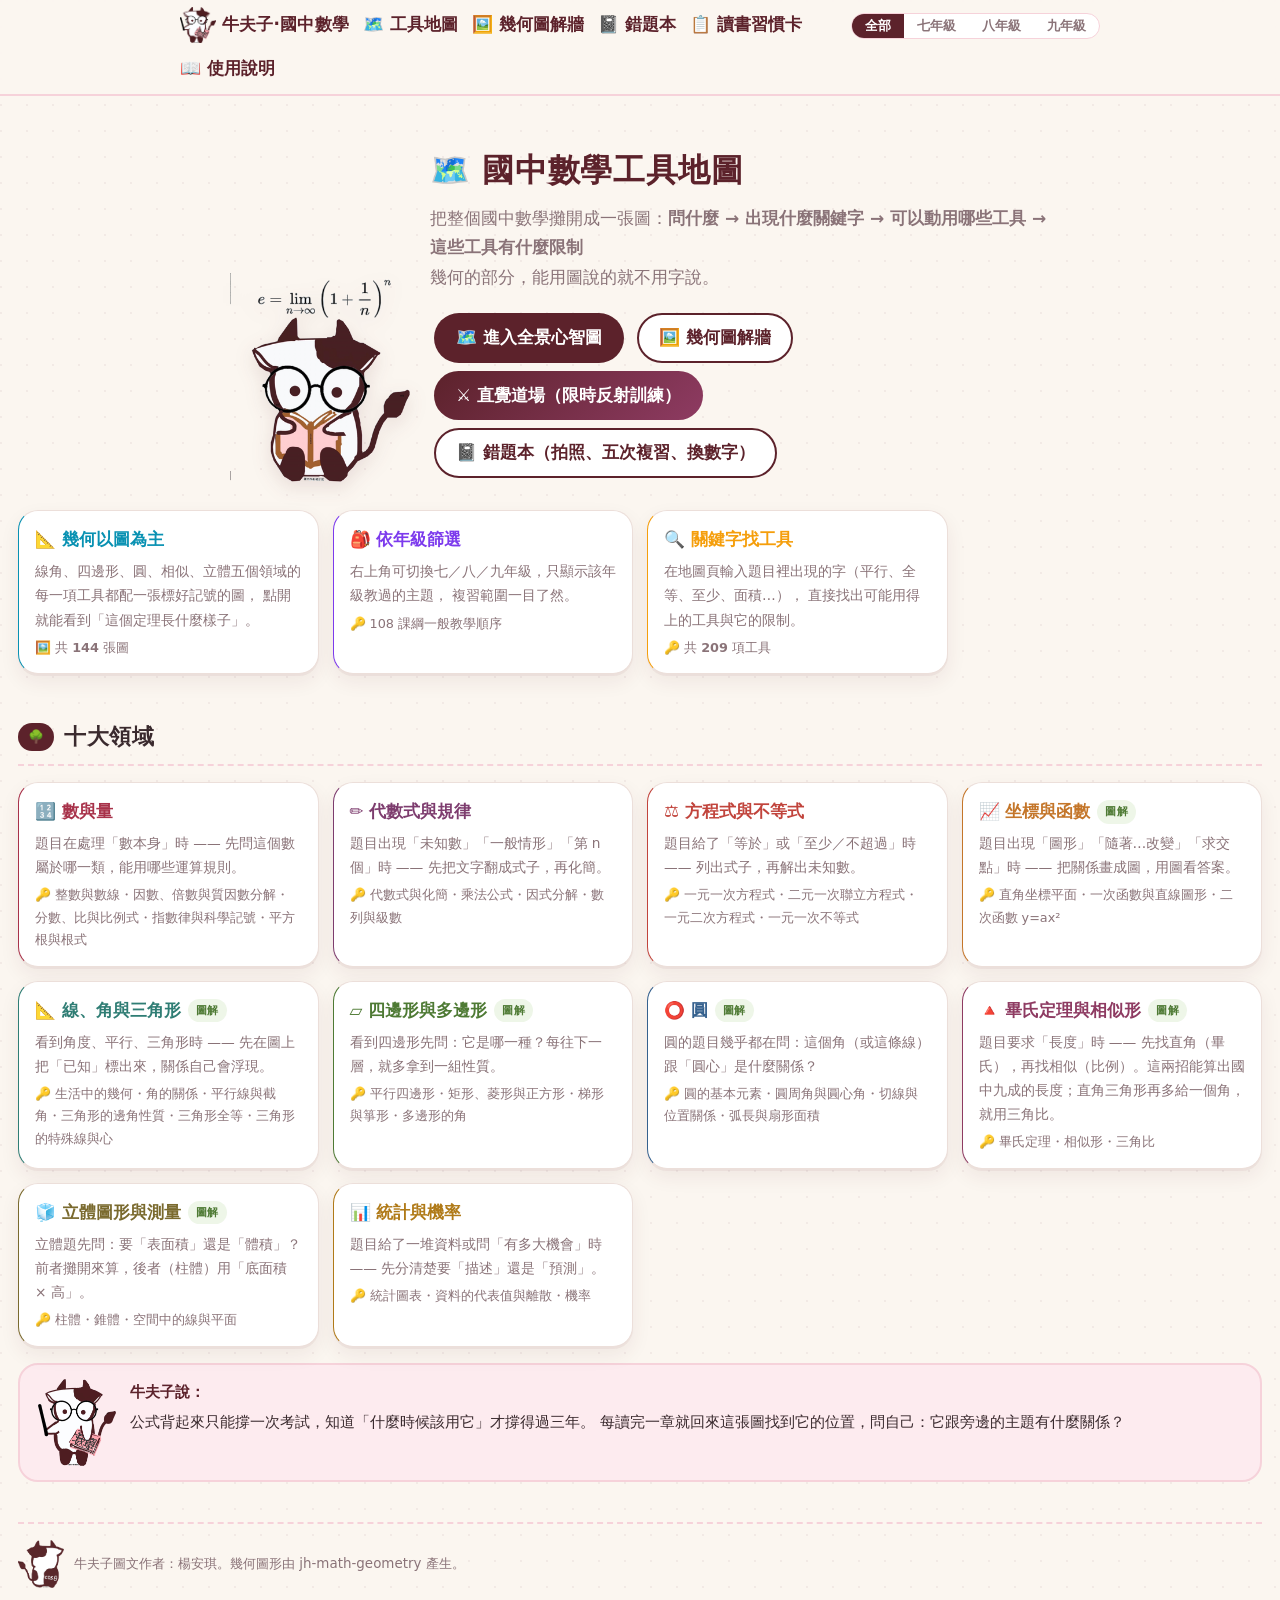
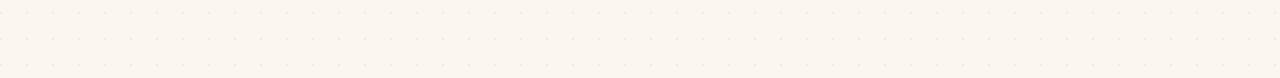
==== commit 4418ae4c: "首頁加上錯題本與讀書習慣卡連結（和高中版對齊） Co-Authored-By: Claude Opus 5.5 <noreply@anthropic.com>" ====
--- a/index.html
+++ b/index.html
@@ -1,107 +1,111 @@
-<!DOCTYPE html>
-<html lang="zh-Hant">
-<head>
-<meta charset="UTF-8">
-<meta name="viewport" content="width=device-width, initial-scale=1">
-<title>國中數學工具地圖｜知識體系心智圖</title>
-<link rel="stylesheet" href="assets/style.css">
-<link rel="stylesheet" href="assets/mapstyle.css">
-<link rel="stylesheet" href="assets/figstyle.css">
-<link rel="stylesheet" href="assets/theme-cow.css">
-</head>
-<body>
-<div class="topbar"><div class="topbar-inner">
-  <a class="cow-brand" href="index.html"><img class="cow-logo" src="assets/mascot/web/cow_stand.png" alt="牛夫子"><span class="brand-t">牛夫子‧國中數學</span></a>
-  <a href="map.html">🗺️ 工具地圖</a>
-  <a href="gallery.html">🖼️ 幾何圖解牆</a>
-  <span class="spacer"></span>
-  <span id="gradeSwitch"></span>
-  <a href="guide.html">📖 使用說明</a>
-</div></div>
-
-<div class="wrap-wide">
-  <div class="map-hero">
-    <div class="hero-row">
-      <img class="hero-cow" src="assets/mascot/web/cow_scholar.png" alt="讀書中的牛夫子">
-      <div class="hero-text">
-        <h1>🗺️ 國中數學工具地圖</h1>
-        <p>把整個國中數學攤開成一張圖：<b>問什麼 → 出現什麼關鍵字 → 可以動用哪些工具 → 這些工具有什麼限制</b><br>
-        幾何的部分，能用圖說的就不用字說。</p>
-        <p style="margin-top:16px">
-          <a href="map.html" style="display:inline-block;background:var(--cow-wine);color:#fff;text-decoration:none;
-             padding:10px 22px;border-radius:999px;font-weight:700;margin:4px">🗺️ 進入全景心智圖</a>
-          <a href="gallery.html" style="display:inline-block;background:#fff;color:var(--cow-wine);text-decoration:none;
-             border:2px solid var(--cow-wine);padding:8px 20px;border-radius:999px;font-weight:700;margin:4px">🖼️ 幾何圖解牆</a>
-          <a href="reflex.html" style="display:inline-block;background:linear-gradient(135deg,#5c222b,#8e3b62);color:#fff;
-             text-decoration:none;padding:10px 22px;border-radius:999px;font-weight:700;margin:4px">⚔️ 直覺道場（限時反射訓練）</a>
-        </p>
-      </div>
-    </div>
-  </div>
-
-  <div id="gradeBanner"></div>
-
-  <div class="dom-grid" style="margin-top:22px">
-    <div class="dom-card" style="border-left-color:#0891b2;cursor:default">
-      <span class="dc-t" style="color:#0891b2">📐 幾何以圖為主</span>
-      <span class="dc-a">線角、四邊形、圓、相似、立體五個領域的每一項工具都配一張標好記號的圖，
-      點開就能看到「這個定理長什麼樣子」。</span>
-      <span class="dc-k">🖼️ 共 <b id="figN">—</b> 張圖</span>
-    </div>
-    <div class="dom-card" style="border-left-color:#7c3aed;cursor:default">
-      <span class="dc-t" style="color:#7c3aed">🎒 依年級篩選</span>
-      <span class="dc-a">右上角可切換七／八／九年級，只顯示該年級教過的主題，
-      複習範圍一目了然。</span>
-      <span class="dc-k">🔑 108 課綱一般教學順序</span>
-    </div>
-    <div class="dom-card" style="border-left-color:#f59e0b;cursor:default">
-      <span class="dc-t" style="color:#f59e0b">🔍 關鍵字找工具</span>
-      <span class="dc-a">在地圖頁輸入題目裡出現的字（平行、全等、至少、面積…），
-      直接找出可能用得上的工具與它的限制。</span>
-      <span class="dc-k">🔑 共 <b id="toolN">—</b> 項工具</span>
-    </div>
-  </div>
-
-  <h2 class="sec"><span class="tag tag-concept">🌳</span>十大領域</h2>
-  <div id="domCards"></div>
-
-  <div class="cow-say">
-    <img src="assets/mascot/web/cow_teach.png" alt="拿著指揮棒的牛夫子">
-    <div class="say-body">
-      <span class="say-t">牛夫子說：</span>
-      公式背起來只能撐一次考試，知道「什麼時候該用它」才撐得過三年。
-      每讀完一章就回來這張圖找到它的位置，問自己：它跟旁邊的主題有什麼關係？
-    </div>
-  </div>
-
-  <div class="cow-credit">
-    <img src="assets/mascot/web/cow_cos.png" alt="牛夫子的背影">
-    <span>牛夫子圖文作者：楊安琪。幾何圖形由 jh-math-geometry 產生。</span>
-  </div>
-</div>
-
-<script src="data/figs.js"></script>
-<script src="data/toolmap.js"></script>
-<script src="data/jm-1-number.js"></script>
-<script src="data/jm-2-algebra.js"></script>
-<script src="data/jm-3-equation.js"></script>
-<script src="data/jm-4-function.js"></script>
-<script src="data/jm-5-angle.js"></script>
-<script src="data/jm-6-quad.js"></script>
-<script src="data/jm-7-circle.js"></script>
-<script src="data/jm-8-similar.js"></script>
-<script src="data/jm-9-solid.js"></script>
-<script src="data/jm-10-stat.js"></script>
-<script src="assets/jmap.js"></script>
-<script>
-document.addEventListener("DOMContentLoaded", function () {
-  MathMap.mountGradeSwitch("gradeSwitch");
-  MathMap.renderGradeBanner("gradeBanner");
-  MathMap.renderDomainCards("domCards");
-  document.getElementById("figN").textContent = MathMap.figCount();
-  document.getElementById("toolN").textContent = MathMap.allTools().length;
-});
-</script>
-<script src="assets/wb-back.js"></script>
-</body>
-</html>
+<!DOCTYPE html>
+<html lang="zh-Hant">
+<head>
+<meta charset="UTF-8">
+<meta name="viewport" content="width=device-width, initial-scale=1">
+<title>國中數學工具地圖｜知識體系心智圖</title>
+<link rel="stylesheet" href="assets/style.css">
+<link rel="stylesheet" href="assets/mapstyle.css">
+<link rel="stylesheet" href="assets/figstyle.css">
+<link rel="stylesheet" href="assets/theme-cow.css">
+</head>
+<body>
+<div class="topbar"><div class="topbar-inner">
+  <a class="cow-brand" href="index.html"><img class="cow-logo" src="assets/mascot/web/cow_stand.png" alt="牛夫子"><span class="brand-t">牛夫子‧國中數學</span></a>
+  <a href="map.html">🗺️ 工具地圖</a>
+  <a href="gallery.html">🖼️ 幾何圖解牆</a>
+  <a href="https://wrongbook.niufutzu.com/">📓 錯題本</a>
+  <a href="https://wrongbook.niufutzu.com/habits">📋 讀書習慣卡</a>
+  <span class="spacer"></span>
+  <span id="gradeSwitch"></span>
+  <a href="guide.html">📖 使用說明</a>
+</div></div>
+
+<div class="wrap-wide">
+  <div class="map-hero">
+    <div class="hero-row">
+      <img class="hero-cow" src="assets/mascot/web/cow_scholar.png" alt="讀書中的牛夫子">
+      <div class="hero-text">
+        <h1>🗺️ 國中數學工具地圖</h1>
+        <p>把整個國中數學攤開成一張圖：<b>問什麼 → 出現什麼關鍵字 → 可以動用哪些工具 → 這些工具有什麼限制</b><br>
+        幾何的部分，能用圖說的就不用字說。</p>
+        <p style="margin-top:16px">
+          <a href="map.html" style="display:inline-block;background:var(--cow-wine);color:#fff;text-decoration:none;
+             padding:10px 22px;border-radius:999px;font-weight:700;margin:4px">🗺️ 進入全景心智圖</a>
+          <a href="gallery.html" style="display:inline-block;background:#fff;color:var(--cow-wine);text-decoration:none;
+             border:2px solid var(--cow-wine);padding:8px 20px;border-radius:999px;font-weight:700;margin:4px">🖼️ 幾何圖解牆</a>
+          <a href="reflex.html" style="display:inline-block;background:linear-gradient(135deg,#5c222b,#8e3b62);color:#fff;
+             text-decoration:none;padding:10px 22px;border-radius:999px;font-weight:700;margin:4px">⚔️ 直覺道場（限時反射訓練）</a>
+          <a href="https://wrongbook.niufutzu.com/" style="display:inline-block;background:#fff;color:var(--cow-wine);text-decoration:none;
+             border:2px solid var(--cow-wine);padding:8px 20px;border-radius:999px;font-weight:700;margin:4px">📓 錯題本（拍照、五次複習、換數字）</a>
+        </p>
+      </div>
+    </div>
+  </div>
+
+  <div id="gradeBanner"></div>
+
+  <div class="dom-grid" style="margin-top:22px">
+    <div class="dom-card" style="border-left-color:#0891b2;cursor:default">
+      <span class="dc-t" style="color:#0891b2">📐 幾何以圖為主</span>
+      <span class="dc-a">線角、四邊形、圓、相似、立體五個領域的每一項工具都配一張標好記號的圖，
+      點開就能看到「這個定理長什麼樣子」。</span>
+      <span class="dc-k">🖼️ 共 <b id="figN">—</b> 張圖</span>
+    </div>
+    <div class="dom-card" style="border-left-color:#7c3aed;cursor:default">
+      <span class="dc-t" style="color:#7c3aed">🎒 依年級篩選</span>
+      <span class="dc-a">右上角可切換七／八／九年級，只顯示該年級教過的主題，
+      複習範圍一目了然。</span>
+      <span class="dc-k">🔑 108 課綱一般教學順序</span>
+    </div>
+    <div class="dom-card" style="border-left-color:#f59e0b;cursor:default">
+      <span class="dc-t" style="color:#f59e0b">🔍 關鍵字找工具</span>
+      <span class="dc-a">在地圖頁輸入題目裡出現的字（平行、全等、至少、面積…），
+      直接找出可能用得上的工具與它的限制。</span>
+      <span class="dc-k">🔑 共 <b id="toolN">—</b> 項工具</span>
+    </div>
+  </div>
+
+  <h2 class="sec"><span class="tag tag-concept">🌳</span>十大領域</h2>
+  <div id="domCards"></div>
+
+  <div class="cow-say">
+    <img src="assets/mascot/web/cow_teach.png" alt="拿著指揮棒的牛夫子">
+    <div class="say-body">
+      <span class="say-t">牛夫子說：</span>
+      公式背起來只能撐一次考試，知道「什麼時候該用它」才撐得過三年。
+      每讀完一章就回來這張圖找到它的位置，問自己：它跟旁邊的主題有什麼關係？
+    </div>
+  </div>
+
+  <div class="cow-credit">
+    <img src="assets/mascot/web/cow_cos.png" alt="牛夫子的背影">
+    <span>牛夫子圖文作者：楊安琪。幾何圖形由 jh-math-geometry 產生。</span>
+  </div>
+</div>
+
+<script src="data/figs.js"></script>
+<script src="data/toolmap.js"></script>
+<script src="data/jm-1-number.js"></script>
+<script src="data/jm-2-algebra.js"></script>
+<script src="data/jm-3-equation.js"></script>
+<script src="data/jm-4-function.js"></script>
+<script src="data/jm-5-angle.js"></script>
+<script src="data/jm-6-quad.js"></script>
+<script src="data/jm-7-circle.js"></script>
+<script src="data/jm-8-similar.js"></script>
+<script src="data/jm-9-solid.js"></script>
+<script src="data/jm-10-stat.js"></script>
+<script src="assets/jmap.js"></script>
+<script>
+document.addEventListener("DOMContentLoaded", function () {
+  MathMap.mountGradeSwitch("gradeSwitch");
+  MathMap.renderGradeBanner("gradeBanner");
+  MathMap.renderDomainCards("domCards");
+  document.getElementById("figN").textContent = MathMap.figCount();
+  document.getElementById("toolN").textContent = MathMap.allTools().length;
+});
+</script>
+<script src="assets/wb-back.js"></script>
+</body>
+</html>
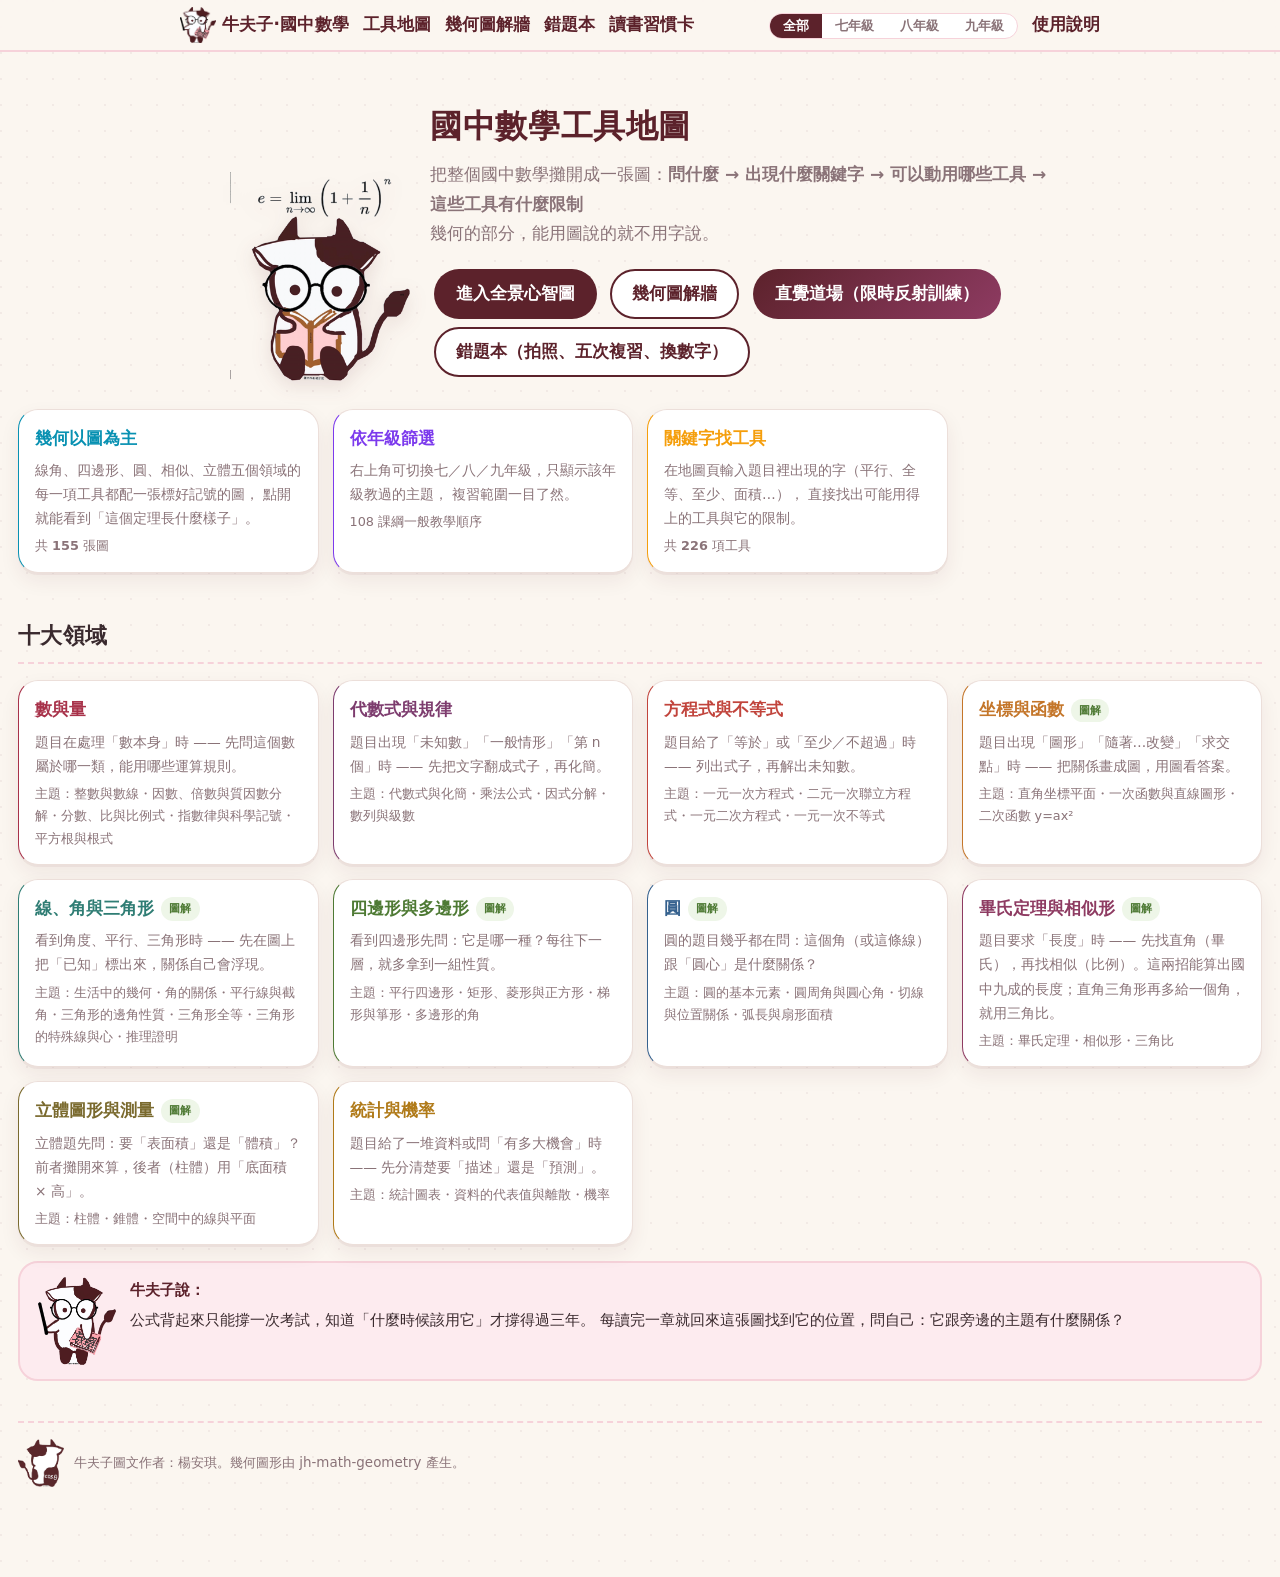
==== commit c71d8c03: "style(ui): 介面 emoji 換成文字與單色線條圖示（老師 11-22「換」、11-23「推吧」） 照高中地圖站做法：導覽列、標題、按鈕拿掉 emoji；小標籤換成兩個字的文字； 分支卡片改" ====
--- a/index.html
+++ b/index.html
@@ -12,13 +12,13 @@
 <body>
 <div class="topbar"><div class="topbar-inner">
   <a class="cow-brand" href="index.html"><img class="cow-logo" src="assets/mascot/web/cow_stand.png" alt="牛夫子"><span class="brand-t">牛夫子‧國中數學</span></a>
-  <a href="map.html">🗺️ 工具地圖</a>
-  <a href="gallery.html">🖼️ 幾何圖解牆</a>
-  <a href="https://wrongbook.niufutzu.com/">📓 錯題本</a>
-  <a href="https://wrongbook.niufutzu.com/habits">📋 讀書習慣卡</a>
+  <a href="map.html">工具地圖</a>
+  <a href="gallery.html">幾何圖解牆</a>
+  <a href="https://wrongbook.niufutzu.com/">錯題本</a>
+  <a href="https://wrongbook.niufutzu.com/habits">讀書習慣卡</a>
   <span class="spacer"></span>
   <span id="gradeSwitch"></span>
-  <a href="guide.html">📖 使用說明</a>
+  <a href="guide.html">使用說明</a>
 </div></div>
 
 <div class="wrap-wide">
@@ -26,18 +26,18 @@
     <div class="hero-row">
       <img class="hero-cow" src="assets/mascot/web/cow_scholar.png" alt="讀書中的牛夫子">
       <div class="hero-text">
-        <h1>🗺️ 國中數學工具地圖</h1>
+        <h1>國中數學工具地圖</h1>
         <p>把整個國中數學攤開成一張圖：<b>問什麼 → 出現什麼關鍵字 → 可以動用哪些工具 → 這些工具有什麼限制</b><br>
         幾何的部分，能用圖說的就不用字說。</p>
         <p style="margin-top:16px">
           <a href="map.html" style="display:inline-block;background:var(--cow-wine);color:#fff;text-decoration:none;
-             padding:10px 22px;border-radius:999px;font-weight:700;margin:4px">🗺️ 進入全景心智圖</a>
+             padding:10px 22px;border-radius:999px;font-weight:700;margin:4px">進入全景心智圖</a>
           <a href="gallery.html" style="display:inline-block;background:#fff;color:var(--cow-wine);text-decoration:none;
-             border:2px solid var(--cow-wine);padding:8px 20px;border-radius:999px;font-weight:700;margin:4px">🖼️ 幾何圖解牆</a>
+             border:2px solid var(--cow-wine);padding:8px 20px;border-radius:999px;font-weight:700;margin:4px">幾何圖解牆</a>
           <a href="reflex.html" style="display:inline-block;background:linear-gradient(135deg,#5c222b,#8e3b62);color:#fff;
-             text-decoration:none;padding:10px 22px;border-radius:999px;font-weight:700;margin:4px">⚔️ 直覺道場（限時反射訓練）</a>
+             text-decoration:none;padding:10px 22px;border-radius:999px;font-weight:700;margin:4px">直覺道場（限時反射訓練）</a>
           <a href="https://wrongbook.niufutzu.com/" style="display:inline-block;background:#fff;color:var(--cow-wine);text-decoration:none;
-             border:2px solid var(--cow-wine);padding:8px 20px;border-radius:999px;font-weight:700;margin:4px">📓 錯題本（拍照、五次複習、換數字）</a>
+             border:2px solid var(--cow-wine);padding:8px 20px;border-radius:999px;font-weight:700;margin:4px">錯題本（拍照、五次複習、換數字）</a>
         </p>
       </div>
     </div>
@@ -47,26 +47,26 @@
 
   <div class="dom-grid" style="margin-top:22px">
     <div class="dom-card" style="border-left-color:#0891b2;cursor:default">
-      <span class="dc-t" style="color:#0891b2">📐 幾何以圖為主</span>
+      <span class="dc-t" style="color:#0891b2">幾何以圖為主</span>
       <span class="dc-a">線角、四邊形、圓、相似、立體五個領域的每一項工具都配一張標好記號的圖，
       點開就能看到「這個定理長什麼樣子」。</span>
-      <span class="dc-k">🖼️ 共 <b id="figN">—</b> 張圖</span>
+      <span class="dc-k">共 <b id="figN">—</b> 張圖</span>
     </div>
     <div class="dom-card" style="border-left-color:#7c3aed;cursor:default">
-      <span class="dc-t" style="color:#7c3aed">🎒 依年級篩選</span>
+      <span class="dc-t" style="color:#7c3aed">依年級篩選</span>
       <span class="dc-a">右上角可切換七／八／九年級，只顯示該年級教過的主題，
       複習範圍一目了然。</span>
-      <span class="dc-k">🔑 108 課綱一般教學順序</span>
+      <span class="dc-k">108 課綱一般教學順序</span>
     </div>
     <div class="dom-card" style="border-left-color:#f59e0b;cursor:default">
-      <span class="dc-t" style="color:#f59e0b">🔍 關鍵字找工具</span>
+      <span class="dc-t" style="color:#f59e0b">關鍵字找工具</span>
       <span class="dc-a">在地圖頁輸入題目裡出現的字（平行、全等、至少、面積…），
       直接找出可能用得上的工具與它的限制。</span>
-      <span class="dc-k">🔑 共 <b id="toolN">—</b> 項工具</span>
+      <span class="dc-k">共 <b id="toolN">—</b> 項工具</span>
     </div>
   </div>
 
-  <h2 class="sec"><span class="tag tag-concept">🌳</span>十大領域</h2>
+  <h2 class="sec">十大領域</h2>
   <div id="domCards"></div>
 
   <div class="cow-say">
--- a/assets/theme-cow.css
+++ b/assets/theme-cow.css
@@ -174,3 +174,12 @@
   body { background: #fff; }
   .hero-cow, .cow-say > img, .cow-empty img, .dw-sec .cow-mini, .cow-credit img { display: none; }
 }
+
+/* ── 不用 emoji（老師 11-07 裁定；國中 11-22 照高中 theme-cow.css 抄進來）：功能符號 ✓ ✗ 全站同一種顏色、字型；圖示一律單色線條 svg.ic ── */
+.mk-ok, .mk-no { font-family: "Segoe UI Symbol", "Noto Sans Symbols 2", "Apple Symbols", system-ui, sans-serif; font-weight: 700; font-style: normal; }
+.mk-ok { color: var(--green, #4e7a34); }
+.mk-no { color: var(--red, #b03a55); }
+svg.ic { width: 1em; height: 1em; vertical-align: -.14em; fill: none; stroke: currentColor; stroke-width: 1.5; stroke-linecap: round; stroke-linejoin: round; flex: 0 0 auto; }
+svg.ic.ic-ok { color: var(--green, #4e7a34); }
+svg.ic.ic-no { color: var(--red, #b03a55); }
+svg.ic.ic-dom { color: var(--cow-wine, #5c222b); margin-right: .3em; }
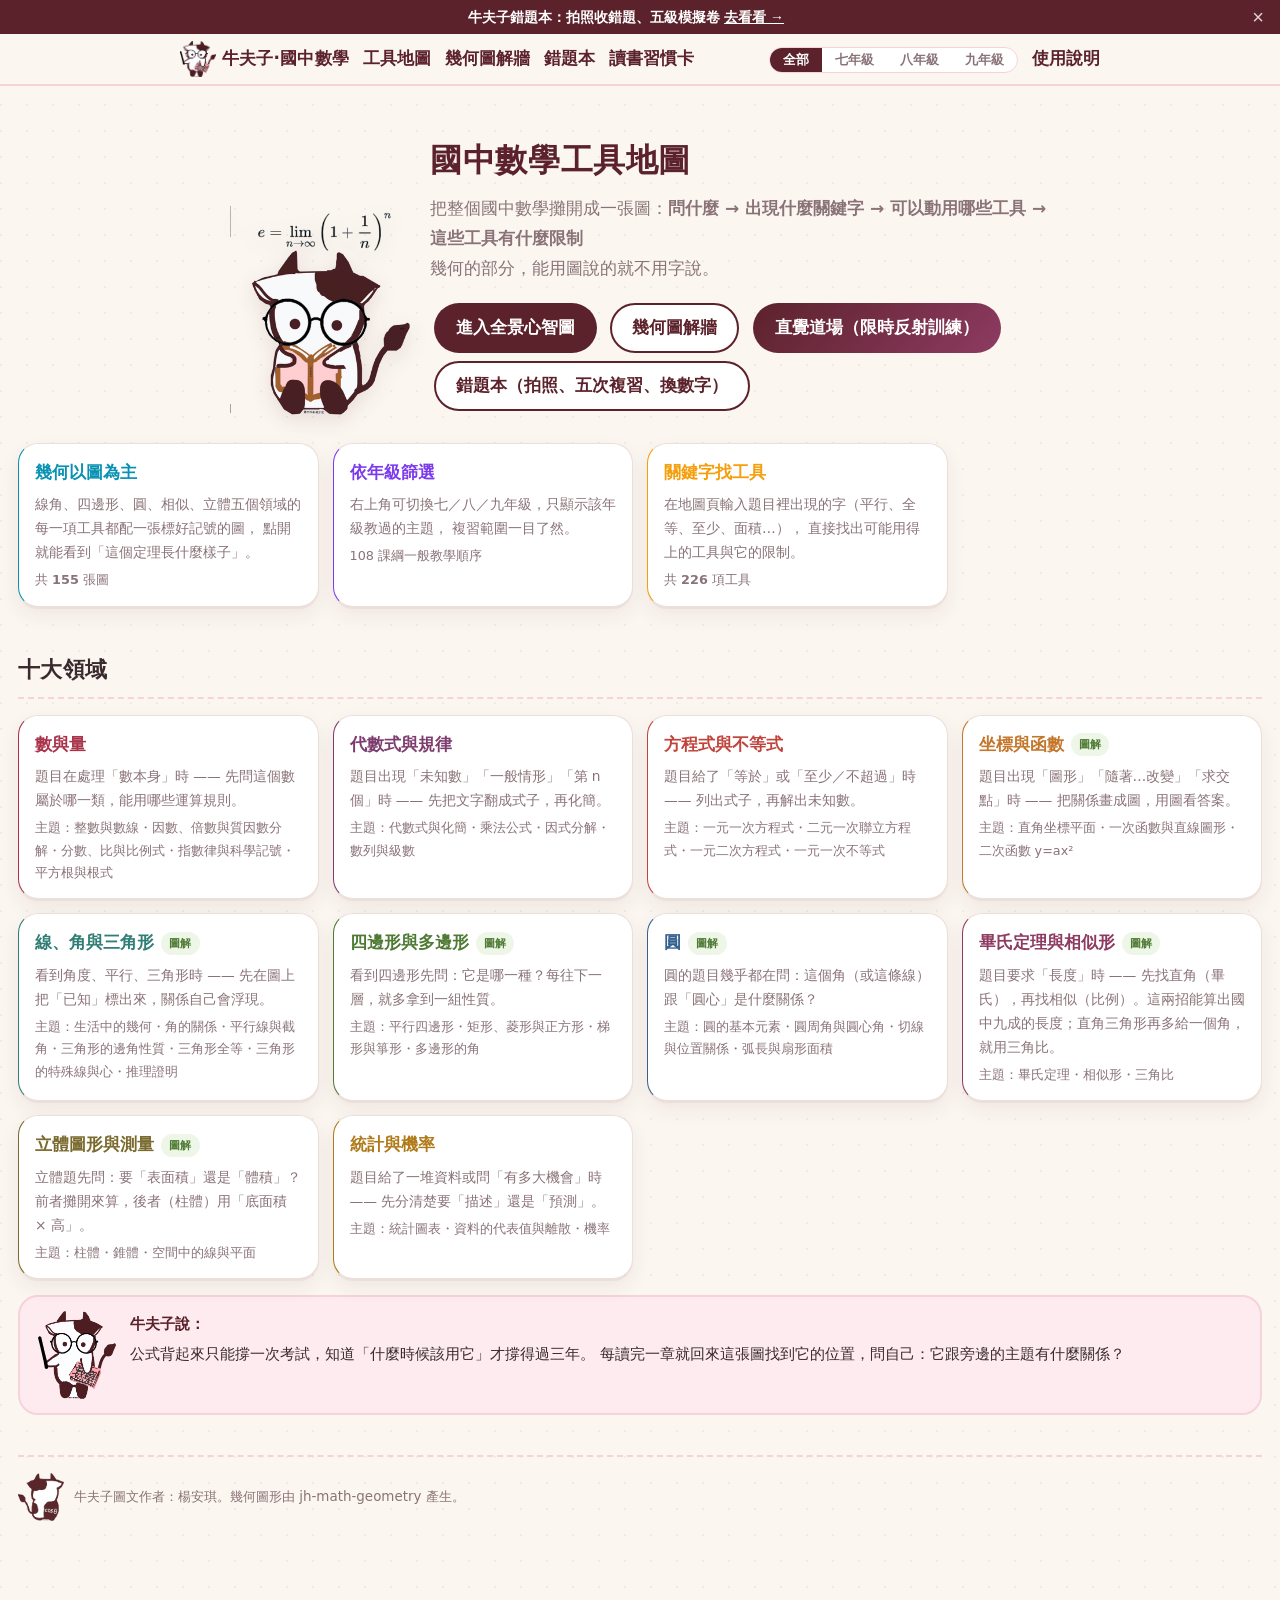
==== commit 4a4a5ee9: "feat(site): 頁首加「牛夫子錯題本」導流橫條；拿掉 README 與兩個暫存清單檔 - 八頁最上面一條導回錯題本的橫條（assets/wb-promo.js；從錯題本來的人不顯示、可收起），" ====
--- a/index.html
+++ b/index.html
@@ -14,8 +14,8 @@
   <a class="cow-brand" href="index.html"><img class="cow-logo" src="assets/mascot/web/cow_stand.png" alt="牛夫子"><span class="brand-t">牛夫子‧國中數學</span></a>
   <a href="map.html">工具地圖</a>
   <a href="gallery.html">幾何圖解牆</a>
-  <a href="https://wrongbook.niufutzu.com/">錯題本</a>
-  <a href="https://wrongbook.niufutzu.com/habits">讀書習慣卡</a>
+  <a href="https://wrongbook.niufutzu.com/?from=jh_site">錯題本</a>
+  <a href="https://wrongbook.niufutzu.com/habits?from=jh_site">讀書習慣卡</a>
   <span class="spacer"></span>
   <span id="gradeSwitch"></span>
   <a href="guide.html">使用說明</a>
@@ -36,7 +36,7 @@
              border:2px solid var(--cow-wine);padding:8px 20px;border-radius:999px;font-weight:700;margin:4px">幾何圖解牆</a>
           <a href="reflex.html" style="display:inline-block;background:linear-gradient(135deg,#5c222b,#8e3b62);color:#fff;
              text-decoration:none;padding:10px 22px;border-radius:999px;font-weight:700;margin:4px">直覺道場（限時反射訓練）</a>
-          <a href="https://wrongbook.niufutzu.com/" style="display:inline-block;background:#fff;color:var(--cow-wine);text-decoration:none;
+          <a href="https://wrongbook.niufutzu.com/?from=jh_site" style="display:inline-block;background:#fff;color:var(--cow-wine);text-decoration:none;
              border:2px solid var(--cow-wine);padding:8px 20px;border-radius:999px;font-weight:700;margin:4px">錯題本（拍照、五次複習、換數字）</a>
         </p>
       </div>
@@ -107,5 +107,6 @@
 });
 </script>
 <script src="assets/wb-back.js"></script>
+<script src="assets/wb-promo.js"></script>
 </body>
 </html>
